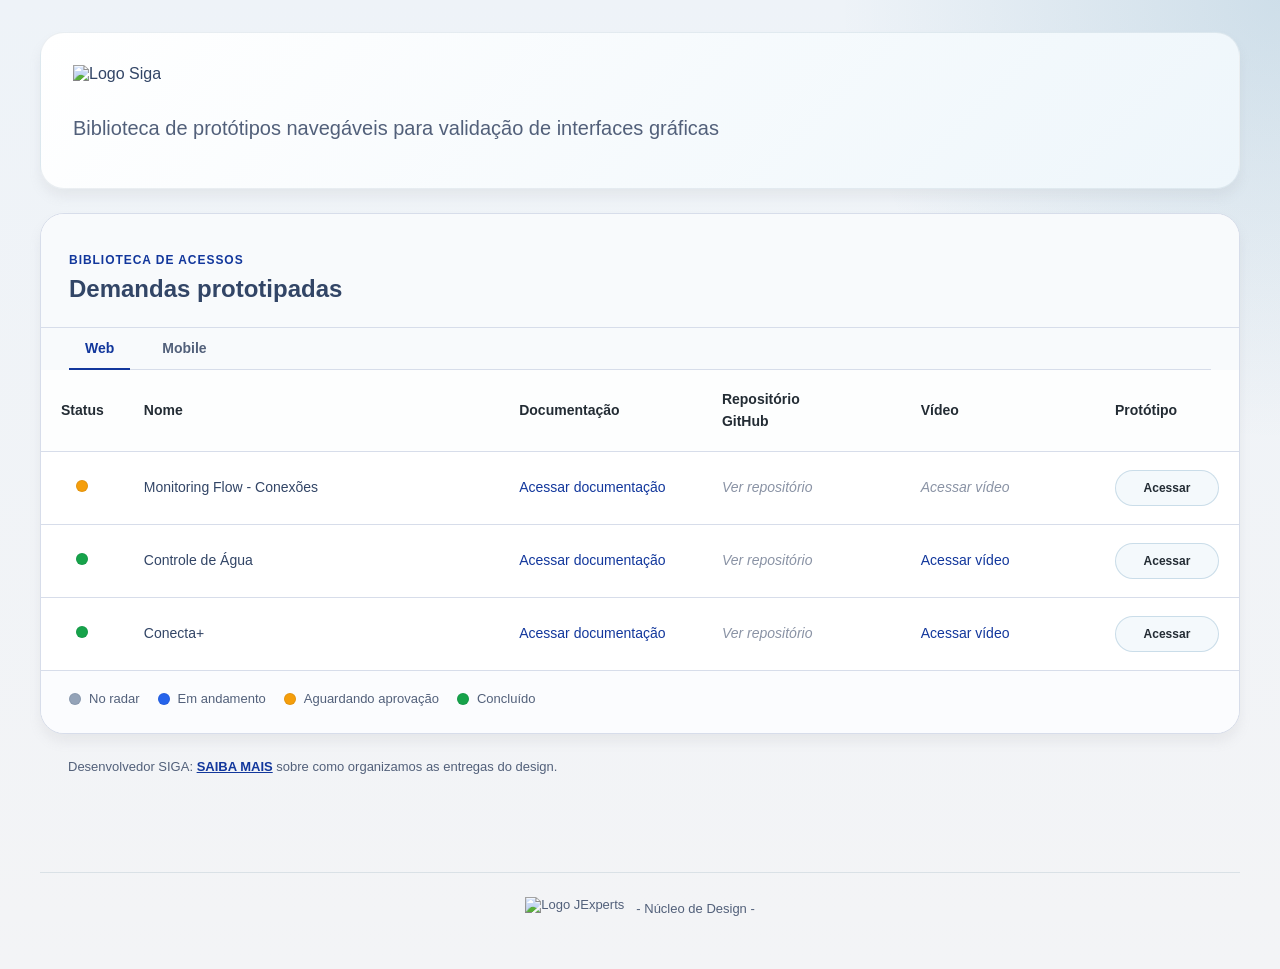
==== index.html @ ee565459 "alterar status da demanda na biblioteca de protótipos" ====
<!DOCTYPE html>
<html lang="pt-BR">

<head>
  <meta charset="UTF-8" />
  <meta name="viewport" content="width=device-width, initial-scale=1.0" />
  <title>JExperts | Protótipos Siga</title>

  <link rel="stylesheet"
    href="https://cdn.jsdelivr.net/gh/monicamondo/ds-siga@main/src/foundations/tokens/colors.css" />
  <link rel="stylesheet"
    href="https://cdn.jsdelivr.net/gh/monicamondo/ds-siga@main/src/foundations/tokens/typography.css" />
  <link rel="stylesheet"
    href="https://cdn.jsdelivr.net/gh/monicamondo/ds-siga@main/src/foundations/tokens/spacing.css" />
  <link rel="stylesheet"
    href="https://cdn.jsdelivr.net/gh/monicamondo/ds-siga@main/src/foundations/tokens/borders.css" />
  <link rel="stylesheet"
    href="https://cdn.jsdelivr.net/gh/monicamondo/ds-siga@main/src/foundations/tokens/shadows.css" />
  <link rel="stylesheet"
    href="https://cdn.jsdelivr.net/gh/monicamondo/ds-siga@main/src/foundations/tokens/globals.css" />
  <link rel="stylesheet" href="./styles.css" />
</head>

<body>
  <div class="page-shell">
    <header class="hero">
      <img src="https://cdn.jsdelivr.net/gh/monicamondo/ds-siga@main/public/siga-logo.png" alt="Logo Siga"
        class="hero__logo" />
      <div class="hero__content">
        <h2 class="hero__description">
          Biblioteca de protótipos navegáveis para validação de interfaces gráficas
        </h2>
      </div>
    </header>

    <main class="content">
      <section class="catalog-card" aria-labelledby="catalog-title">
        <div class="catalog-card__header">
          <div>
            <span class="catalog-card__eyebrow">Biblioteca de acessos</span>
            <h2 id="catalog-title">Demandas prototipadas</h2>
          </div>
        </div>

        <!-- Componente de Abas Estilo Bootstrap/Angular -->
        <div class="nav-tabs-wrapper">
          <div class="nav-tabs" role="tablist">
            <button class="nav-tab active" role="tab" aria-selected="true" data-platform="web">
              Web
            </button>
            <button class="nav-tab" role="tab" aria-selected="false" data-platform="mobile">
              Mobile
            </button>
          </div>
        </div>

        <!-- Wrapper Tabela Web -->
        <div id="table-web">
          <div class="table-wrapper">
            <table class="catalog-table">
              <colgroup>
                <col class="col-status" />
                <col class="col-name" />
                <col class="col-documentation" />
                <col class="col-repository" />
                <col class="col-video" />
                <col class="col-prototype" />
              </colgroup>
              <thead>
                <tr>
                  <th>Status</th>
                  <th>Nome</th>
                  <th>Documentação</th>
                  <th>Repositório<br>GitHub</th>
                  <th>Vídeo</th>
                  <th>Protótipo</th>
                </tr>
              </thead>
              <tbody id="prototype-table-body-web"></tbody>
            </table>
          </div>
        </div>

        <!-- Wrapper Tabela Mobile -->
        <div id="table-mobile" hidden>
          <div class="table-wrapper">
            <table class="catalog-table">
              <colgroup>
                <col class="col-status" />
                <col class="col-name" />
                <col class="col-documentation" />
                <col class="col-repository" />
                <col class="col-video" />
                <col class="col-prototype" />
              </colgroup>
              <thead>
                <tr>
                  <th>Status</th>
                  <th>Nome</th>
                  <th>Documentação</th>
                  <th>Repositório<br>GitHub</th>
                  <th>Vídeo</th>
                  <th>Protótipo</th>
                </tr>
              </thead>
              <tbody id="prototype-table-body-mobile"></tbody>
            </table>
          </div>
        </div>

        <div class="status-legend" aria-label="Legenda de status">
          <span class="status-legend__item">
            <span class="status-dot status-dot--radar" aria-hidden="true"></span>
            No radar
          </span>
          <span class="status-legend__item">
            <span class="status-dot status-dot--progress" aria-hidden="true"></span>
            Em andamento
          </span>
          <span class="status-legend__item">
            <span class="status-dot status-dot--approval" aria-hidden="true"></span>
            Aguardando aprovação
          </span>
          <span class="status-legend__item">
            <span class="status-dot status-dot--done" aria-hidden="true"></span>
            Concluído
          </span>
        </div>
      </section>
      <p class="catalog-card__support">
        Desenvolvedor SIGA: <button class="catalog-help-link" type="button" data-open-dev-help>SAIBA MAIS</button> sobre
        como organizamos as entregas do design.
      </p>
    </main>
  </div>

  <!-- Modal de ajuda para desenvolvedores -->
  <div class="dev-help-modal" id="dev-help-modal" hidden>
    <div class="dev-help-modal__backdrop" data-close-dev-help></div>
    <div class="dev-help-modal__panel" role="dialog" aria-modal="true" aria-labelledby="dev-help-title" tabindex="-1">
      <div class="dev-help-modal__header">
        <h3 id="dev-help-title">Como usar os repositórios</h3>
        <button class="dev-help-modal__close" type="button" aria-label="Fechar" data-close-dev-help>×</button>
      </div>
      <div class="dev-help-modal__body">
        <p>
          Concentramos todos os acessos referente às entregas de design em um só lugar. Aqui você encontra o link para
          protótipo navegável, e o código HTML/CSS, que pode auxiliar na
          etapa de implementação.
        </p>

        <ol class="dev-help-modal__steps">
          <li>
            Na tabela, clique em <code>Ver repositório</code>, e acesse o diretório no GitHub com o código fonte das
            interfaces projetadas.
          </li>
          <li>
            O protótipo possui um <b>componente novo</b>? Você pode inspecioná-lo no StoryBook do Design System, lá
            projetamos todos os status e comportamento desejados para esse componente.
          </li>
        </ol>

        <div class="dev-help-modal__codeblock" aria-label="Exemplos de caminhos">
          <div class="dev-help-modal__codeblock-title">Design System Siga</div>
          <pre>
<a href="https://monicamondo.github.io/ds-siga/?path=/docs/componentes-modal--docs"
              target="_blank">https://monicamondo.github.io/ds-siga/?path=/docs/componentes-modal--docs</a>
          </pre>
        </div>

        <p class="dev-help-modal__hint">
          Dica: a pasta <code>docs/</code> que você encontra nos diretórios da demanda, contém apenas resumo das nossas
          reuniões e outros documentos gerados pelo núcleo de design durante o proceso criativo. Esses documentos
          não são necessários para o <i>handoff</i>.
        </p>
      </div>
    </div>
  </div>

  <footer class="page-footer" aria-label="Rodapé">
    <div class="footer-brand">
      <img src="https://cdn.jsdelivr.net/gh/monicamondo/ds-siga@main/public/logo-j-fundo-claro.svg" alt="Logo JExperts"
        class="footer-logo" />
      <span> - Núcleo de Design - <span id="footer-year"></span></span>
    </div>
  </footer>

  <!-- Script para adicionar linha na bilbioteca de protótipos -->
  <script>
    // Estrutura de dados separada por plataforma
    const demandData = {
      web: [
        {
          status: "Aguardando aprovação",
          name: "Monitoring Flow - Conexões",
          documentationUrl: "https://docs.google.com/document/d/1LNb7OwdBoGBtDW_wEdZpQWZvx9qMsWjylWriSwujYgk/edit?usp=sharing",
          videoUrl: "",
          prototypeRepoPath: "",
          prototypePagePath: "monitoring-acompanhamentos/prototipo/index.html",
          sprintDeliveries: []
        },

        {
          status: "Concluído",
          name: "Controle de Água",
          documentationUrl: "https://docs.google.com/document/d/1o6nJv49j50eViPEH7Rn_hiUA7pIDT6cUCJNfCahMaHo/edit?usp=sharing",
          videoUrl: "https://drive.google.com/file/d/11PdiOXL-LmHUfrLcW4gGcsEtdsus7qxm/view?usp=sharing",
          prototypeRepoPath: "",
          prototypePagePath: "https://www.figma.com/proto/2bY3JK2NK0xn4lnfrX9L5R/SIGA-Web?node-id=7876-49708&viewport=381%2C407%2C0.03&t=UK8VEjYCthpY3vtO-1&scaling=contain&content-scaling=fixed&starting-point-node-id=7876%3A49708&page-id=402%3A1652",
          sprintDeliveries: []
        },
        {
          status: "Concluído",
          name: "Conecta+",
          documentationUrl: "https://docs.google.com/document/d/1YlXm2NZ_czqCf1Vt5jYLIecmT6j6qURlA0ntKZgiUi0/edit?usp=sharing",
          videoUrl: "https://drive.google.com/file/d/1NxLS2LCVRcBMMLMKyMp74TNGBcV97rEh/view?usp=sharing",
          prototypeRepoPath: "",
          prototypePagePath: "https://www.figma.com/proto/2bY3JK2NK0xn4lnfrX9L5R/SIGA-Web?node-id=6966-141657&viewport=1508%2C-3412%2C0.17&t=WQgGap4JhHYr3qUO-1&scaling=contain&content-scaling=fixed&starting-point-node-id=6966%3A141657&page-id=6966%3A139585",
          sprintDeliveries: []
        },

      ],
      mobile: [
        {

        },
        {

        }
      ]
    };

    const pagesBaseUrl = "https://monicamondo.github.io/prototypes-siga/";
    const repositoryBaseUrl = "https://github.com/monicamondo/prototypes-siga/tree/main/";

    const statusClassMap = {
      "no radar": "status-dot--radar",
      "em andamento": "status-dot--progress",
      "aguardando aprovação": "status-dot--approval",
      "aguardando aprovacao": "status-dot--approval",
      "concluído": "status-dot--done",
      "concluido": "status-dot--done"
    };

    const resolveUrl = (path, baseUrl) => {
      if (!path) return "";
      if (/^https?:\/\//i.test(path)) return path;
      return new URL(path, baseUrl).toString();
    };

    const normalizeStatus = (status) => (status || "").trim().toLowerCase();

    const isPrototypeDisabledForStatus = (status) => {
      const normalized = normalizeStatus(status);
      return normalized === "em andamento" || normalized === "no radar";
    };

    const renderLinkCell = (label, url, extraClass = "") => {
      if (!url) {
        return `<span class="catalog-placeholder">${label}</span>`;
      }

      const className = ["catalog-link", extraClass].filter(Boolean).join(" ");

      return `
        <a class="${className}" href="${url}" target="_blank" rel="noreferrer">
          ${label}
        </a>
      `;
    };

    const renderActionButton = (label, url, extraClass = "", disabled = false, disabledTitle = "") => {
      const className = ["catalog-link", "catalog-button", extraClass].filter(Boolean).join(" ");

      if (!url || disabled) {
        const title = disabledTitle || (disabled ? "Indisponível para este status" : "");
        return `<span class="${className} catalog-button--disabled" aria-disabled="true" ${title ? `title="${title}"` : ""}>${label}</span>`;
      }

      return `<a class="${className}" href="${url}" target="_blank" rel="noreferrer">${label}</a>`;
    };

    const renderStatusDot = (status) => {
      const normalizedStatus = normalizeStatus(status);
      const statusClass = statusClassMap[normalizedStatus] || "status-dot--placeholder";
      const statusLabel = status && status !== "Preencher" ? status : "Status pendente";

      return `<span class="status-dot ${statusClass}" title="${statusLabel}" aria-label="${statusLabel}"></span>`;
    };

    const renderSprintDeliveries = (sprintDeliveries, demandId) => {
      if (!Array.isArray(sprintDeliveries) || sprintDeliveries.length === 0) {
        return "";
      }

      return sprintDeliveries.map((delivery, index) => {
        const repoUrl = resolveUrl(delivery.prototypeRepoPath, repositoryBaseUrl);
        const prototypeUrl = resolveUrl(delivery.prototypePagePath, pagesBaseUrl);
        const videoCell = renderLinkCell("Acessar vídeo", delivery.videoUrl);
        const isDisabled = isPrototypeDisabledForStatus(delivery.status);

        return `
          <tr class="catalog-row catalog-row--sub" data-parent="${demandId}" ${index === 0 ? `id="${demandId}"` : ""} hidden>
            <td data-label="Status">${renderStatusDot(delivery.status)}</td>
            <td data-label="Nome">
              <div class="catalog-subname">
                <span class="catalog-subname__badge">Sprint</span>
                <span class="catalog-subname__text">${delivery.functionality}</span>
              </div>
            </td>
            <td data-label="Documentação Requisito">${delivery.requirement}</td>
            <td data-label="Repositório GitHub (html/css)">${renderLinkCell("Ver repositório", repoUrl)}</td>
            <td data-label="Vídeo">${videoCell}</td>
            <td data-label="Protótipo navegável">${renderActionButton("Acessar", prototypeUrl, "catalog-button--subtle", isDisabled)}</td>
          </tr>
        `;
      }).join("");
    };

    const renderMainRow = (entry, demandId) => {
      const repositoryUrl = resolveUrl(entry.prototypeRepoPath, repositoryBaseUrl);
      const prototypeUrl = resolveUrl(entry.prototypePagePath, pagesBaseUrl);
      const documentationCell = renderLinkCell("Acessar documentação", entry.documentationUrl);
      const repositoryCell = renderLinkCell("Ver repositório", repositoryUrl);
      const videoCell = renderLinkCell("Acessar vídeo", entry.videoUrl);
      const hasSprintDeliveries = Array.isArray(entry.sprintDeliveries) && entry.sprintDeliveries.length > 0;
      const isDisabled = isPrototypeDisabledForStatus(entry.status);

      const prototypeCell = hasSprintDeliveries
        ? `
          <button
            class="catalog-button catalog-button--subtle catalog-expand-button"
            type="button"
            aria-expanded="false"
            aria-controls="${demandId}"
            data-target="${demandId}">
            Ver sprints
          </button>
        `
        : renderActionButton("Acessar", prototypeUrl, "catalog-button--subtle", isDisabled);

      return `
        <tr class="catalog-row ${hasSprintDeliveries ? "catalog-row--expandable" : ""}" data-demand-id="${demandId}">
          <td data-label="Status">${renderStatusDot(entry.status)}</td>
          <td data-label="Nome">
            <div class="catalog-name-cell">
              ${hasSprintDeliveries ? `
                <button
                  class="catalog-accordion-toggle"
                  type="button"
                  aria-expanded="false"
                  aria-controls="${demandId}"
                  data-target="${demandId}">
                  <span class="catalog-accordion-toggle__icon" aria-hidden="true"></span>
                  <span class="catalog-accordion-toggle__label">${entry.name}</span>
                </button>
              ` : `
                <span class="catalog-name-label">${entry.name}</span>
              `}
            </div>
          </td>
          <td data-label="Documentação">${documentationCell}</td>
          <td data-label="Repositório GitHub">${repositoryCell}</td>
          <td data-label="Vídeo">${videoCell}</td>
          <td data-label="Protótipo Navegável">${prototypeCell}</td>
        </tr>
      `;
    };

    const renderCatalogs = () => {
      // Configurar a tabela web
      const tableBodyWeb = document.getElementById("prototype-table-body-web");
      if (tableBodyWeb) {
        tableBodyWeb.innerHTML = "";
        const entriesWeb = demandData["web"] || [];
        entriesWeb.forEach((entry) => {
          const demandId = `demand-web-${entry.name.toLowerCase().replace(/[^a-z0-9]+/g, "-")}`;
          tableBodyWeb.insertAdjacentHTML("beforeend", renderMainRow(entry, demandId));
          const sprintMarkup = renderSprintDeliveries(entry.sprintDeliveries, demandId);
          if (sprintMarkup) tableBodyWeb.insertAdjacentHTML("beforeend", sprintMarkup);
        });
      }

      // Configurar a tabela mobile
      const tableBodyMobile = document.getElementById("prototype-table-body-mobile");
      if (tableBodyMobile) {
        tableBodyMobile.innerHTML = "";
        const entriesMobile = demandData["mobile"] || [];
        entriesMobile.forEach((entry) => {
          const demandId = `demand-mobile-${entry.name.toLowerCase().replace(/[^a-z0-9]+/g, "-")}`;
          tableBodyMobile.insertAdjacentHTML("beforeend", renderMainRow(entry, demandId));
          const sprintMarkup = renderSprintDeliveries(entry.sprintDeliveries, demandId);
          if (sprintMarkup) tableBodyMobile.insertAdjacentHTML("beforeend", sprintMarkup);
        });
      }

      // Reinicializa event listeners de acordeão
      document.querySelectorAll("[data-target]").forEach((control) => {
        control.addEventListener("click", () => {
          const demandId = control.getAttribute("data-target");
          toggleExpandedState(demandId);
        });
      });
    };

    const setExpandedState = (demandId, expanded) => {
      document
        .querySelectorAll(`[data-target="${demandId}"]`)
        .forEach((control) => control.setAttribute("aria-expanded", String(expanded)));

      document
        .querySelectorAll(`tr[data-parent="${demandId}"]`)
        .forEach((row) => (row.hidden = !expanded));

      const mainRow = document.querySelector(`tr[data-demand-id="${demandId}"]`);
      if (mainRow) mainRow.classList.toggle("is-expanded", expanded);
    };

    const toggleExpandedState = (demandId) => {
      const anyVisible = Array.from(document.querySelectorAll(`tr[data-parent="${demandId}"]`))
        .some((row) => !row.hidden);
      setExpandedState(demandId, !anyVisible);
    };

    // Controle de Tabs (agora alterna a exibição das tabelas na mesma section)
    document.querySelectorAll(".nav-tab").forEach(tab => {
      tab.addEventListener("click", () => {
        // Remover classe ativa de todas as abas
        document.querySelectorAll(".nav-tab").forEach(t => {
          t.classList.remove("active");
          t.setAttribute("aria-selected", "false");
        });

        // Adicionar classe ativa para a aba atual
        tab.classList.add("active");
        tab.setAttribute("aria-selected", "true");

        // Obter plataforma escolhida e esconder/mostrar as tabelas correspondentes
        const platform = tab.getAttribute("data-platform");

        const tableWeb = document.getElementById("table-web");
        const tableMobile = document.getElementById("table-mobile");

        if (platform === "web") {
          if (tableWeb) tableWeb.hidden = false;
          if (tableMobile) tableMobile.hidden = true;
        } else if (platform === "mobile") {
          if (tableWeb) tableWeb.hidden = true;
          if (tableMobile) tableMobile.hidden = false;
        }
      });
    });

    // Renderização inicial
    renderCatalogs();

    document.getElementById("footer-year").textContent = String(new Date().getFullYear());

    const devHelpModal = document.getElementById("dev-help-modal");
    if (devHelpModal) {
      const openDevHelp = () => {
        devHelpModal.hidden = false;
        document.body.style.overflow = "hidden";
        const closeButton = devHelpModal.querySelector(".dev-help-modal__close");
        if (closeButton) closeButton.focus();
      };

      const closeDevHelp = () => {
        devHelpModal.hidden = true;
        document.body.style.overflow = "";
      };

      document.querySelectorAll("[data-open-dev-help]").forEach((button) => {
        button.addEventListener("click", openDevHelp);
      });

      devHelpModal.addEventListener("click", (event) => {
        const target = event.target;
        if (!(target instanceof Element)) return;
        if (target.matches("[data-close-dev-help]")) closeDevHelp();
      });

      document.addEventListener("keydown", (event) => {
        if (event.key === "Escape" && !devHelpModal.hidden) closeDevHelp();
      });
    }
  </script>
</body>

</html>
---- styles.css ----
:root {
  --page-bg: #f3f4f6;
  --surface: #ffffff;
  --surface-muted: #f8fafc;
  --text-main: #324566;
  --text-soft: #52607a;
  --border-soft: #d7ddea;
  --brand: #232c34;
  --brand-strong: #12379c;
  --brand-contrast: #ffffff;
  --shadow-soft: 0 8px 12px rgba(151, 152, 153, 0.12);
}

* {
  box-sizing: border-box;
}

html,
body {
  margin: 0;
  min-height: 100%;
  background:
    radial-gradient(circle at top right, rgba(12, 96, 143, 0.14), transparent 28%),
    linear-gradient(180deg, #eef3f8 0%, var(--page-bg) 100%);
  color: var(--text-main);
  font-family: Arial, Helvetica, sans-serif;
}

body {
  min-height: 100vh;
}

.page-shell {
  width: min(1200px, calc(100% - 32px));
  margin: 0 auto;
  padding: 32px 0 48px;
}

.hero {
  display: flex;
  flex-direction: column;
  background: linear-gradient(135deg, #ffffff 0%, #eef6fb 100%);
  border: 1px solid rgba(0, 59, 92, 0.08);
  border-radius: 24px;
  box-shadow: var(--shadow-soft);
  padding: 32px;
}

.hero__logo {
  height: 35px;
  width: auto;
  align-self: flex-start;
}

.hero__eyebrow,
.catalog-card__eyebrow {
  display: inline-block;
  margin-bottom: 6px;
  color: var(--brand-strong);
  font-size: 12px;
  font-weight: 700;
  letter-spacing: 0.08em;
  text-transform: uppercase;
}

.hero h1,
.catalog-card h2 {
  margin: 0;
  line-height: 1.1;
  font-weight: 600;
}

.hero h1 {
  font-size: clamp(28px, 3vw, 42px);
}

.hero__description {
  max-width: 900px;
  color: var(--text-soft);
  font-size: 20px;
  font-weight: 500;
}

.content {
  margin-top: 24px;
  line-height: 1.6;
}

.catalog-card {
  background: var(--surface);
  border: 1px solid var(--border-soft);
  border-radius: 24px;
  box-shadow: var(--shadow-soft);
  overflow: hidden;
}

.catalog-card__header {
  display: flex;
  justify-content: space-between;
  gap: 24px;
  padding: 32px 28px 24px 28px;
  border-bottom: 1px solid var(--border-soft);
  background: var(--surface-muted);
}

.catalog-card__support {
  padding: 10px 28px;
  color: var(--text-soft);
  font-size: 13px;
  line-height: 1.5;
}

.catalog-card__support strong {
  display: block;
  margin-top: 10px;
  color: var(--text-main);
}

.catalog-help-link {
  padding: 0;
  border: 0;
  background: transparent;
  color: var(--brand-strong);
  font: inherit;
  font-weight: 700;
  text-decoration: underline;
  cursor: pointer;
}

.catalog-help-link:hover,
.catalog-help-link:focus-visible {
  color: var(--brand);
}

.catalog-card__support code {
  color: var(--brand);
  font-weight: 700;
}

.table-wrapper {
  overflow-x: auto;
}

.catalog-table {
  width: 100%;
  border-collapse: collapse;
}

.catalog-table .col-status {
  width: 78px;
}

.catalog-table .col-name {
  width: 36%;
}

.catalog-table .col-documentation,
.catalog-table .col-repository,
.catalog-table .col-video {
  width: 18%;
}

.catalog-table .col-prototype {
  width: 14%;
}

.catalog-table th,
.catalog-table td {
  padding: 18px 20px;
  border-bottom: 1px solid var(--border-soft);
  text-align: left;
  vertical-align: middle;
}

.catalog-table th {
  color: var(--brand);
  font-size: 14px;
  font-weight: 700;
  background: #fdfefe;
}

.catalog-table td {
  font-size: 14px;
  line-height: 1.5;
}

.catalog-table th:first-child,
.catalog-table td:first-child {
  text-align: center;
}

.catalog-table tbody tr:hover {
  background: rgba(12, 96, 143, 0.04);
}

.catalog-row--expandable {
  background: #ffffff;
}

.catalog-row--expandable.is-expanded {
  background: rgba(12, 96, 143, 0.04);
}

.catalog-link {
  color: var(--brand-strong);
  text-decoration: none;
  word-break: break-word;
}

.catalog-link:hover,
.catalog-link:focus-visible {
  text-decoration: underline;
}

.catalog-placeholder {
  color: #8a93a5;
  font-style: italic;
}

.status-dot {
  display: inline-block;
  width: 12px;
  height: 12px;
  border-radius: 50%;
  background: #d6dbe5;
  box-shadow: inset 0 0 0 1px rgba(22, 32, 51, 0.08);
}

.status-dot--radar {
  background: #94a3b8;
}

.status-dot--progress {
  background: #2563eb;
}

.status-dot--approval {
  background: #f59e0b;
}

.status-dot--done {
  background: #16a34a;
}

.status-dot--placeholder {
  background: #d6dbe5;
}

.catalog-button {
  display: inline-flex;
  align-items: center;
  justify-content: center;
  min-width: 154px;
  padding: 10px 16px;
  border-radius: 999px;
  background: linear-gradient(135deg, var(--brand) 0%, var(--brand-strong) 100%);
  color: var(--brand-contrast);
  font-size: 13px;
  font-weight: 700;
  text-decoration: none;
  transition: transform 120ms ease, box-shadow 120ms ease;
}

.catalog-button:hover,
.catalog-button:focus-visible {
  transform: translateY(-1px);
  box-shadow: 0 12px 24px rgba(0, 59, 92, 0.2);
}

.catalog-button--subtle {
  min-width: 104px;
  padding: 8px 12px;
  border: 1px solid rgba(12, 96, 143, 0.18);
  background: #f4f9fc;
  color: var(--brand);
  font-size: 12px;
  font-weight: 600;
  box-shadow: none;
}

.catalog-button--subtle:hover,
.catalog-button--subtle:focus-visible {
  box-shadow: 0 8px 18px rgba(0, 59, 92, 0.12);
}

.catalog-button--disabled {
  pointer-events: none;
  opacity: 0.6;
  filter: grayscale(0.2);
}

.catalog-table tbody tr:last-child td {
  border-bottom: 0;
}

.catalog-name-cell {
  display: flex;
  align-items: center;
  min-height: 32px;
}

.catalog-name-label {
  font-weight: 500;
}

.catalog-accordion-toggle {
  display: inline-flex;
  align-items: center;
  gap: 10px;
  padding: 0;
  border: 0;
  background: transparent;
  color: var(--text-main);
  font: inherit;
  font-weight: 500;
  text-align: left;
  cursor: pointer;
}

.catalog-accordion-toggle__icon {
  position: relative;
  width: 14px;
  height: 14px;
  flex: 0 0 auto;
}

.catalog-accordion-toggle__icon::before {
  content: "";
  position: absolute;
  top: 50%;
  left: 50%;
  width: 8px;
  height: 8px;
  border-right: 2px solid rgba(0, 59, 92, 0.72);
  border-bottom: 2px solid rgba(0, 59, 92, 0.72);
  transform: translate(-50%, -55%) rotate(-45deg);
  transition: transform 120ms ease;
}

.catalog-accordion-toggle[aria-expanded="true"] .catalog-accordion-toggle__icon::before {
  transform: translate(-50%, -45%) rotate(45deg);
}

.catalog-accordion-toggle:hover .catalog-accordion-toggle__label,
.catalog-accordion-toggle:focus-visible .catalog-accordion-toggle__label {
  color: var(--brand);
}

.catalog-row--sub {
  background: #fbfcfe;
}

.catalog-row--sub td {
  padding-top: 14px;
  padding-bottom: 14px;
  border-bottom-style: dashed;
  border-bottom-color: rgba(0, 59, 92, 0.14);
}

.catalog-row--sub td:nth-child(2) {
  border-left: 4px solid rgba(12, 96, 143, 0.14);
}

.catalog-subname {
  display: flex;
  align-items: center;
  gap: 10px;
}

.catalog-subname__badge {
  display: inline-flex;
  align-items: center;
  height: 22px;
  padding: 0 10px;
  border-radius: 999px;
  background: rgba(12, 96, 143, 0.10);
  color: var(--brand);
  font-size: 11px;
  font-weight: 500;
  letter-spacing: 0.04em;
  text-transform: uppercase;
}

.catalog-subname__text {
  font-weight: 500;
}

.catalog-expand-button {
  cursor: pointer;
  border: 1px solid rgba(12, 96, 143, 0.22);
}

.dev-help-modal {
  position: fixed;
  inset: 0;
  z-index: 40;
  display: grid;
  place-items: center;
  padding: 18px;
}

.dev-help-modal[hidden] {
  display: none;
}

.dev-help-modal__backdrop {
  position: absolute;
  inset: 0;
  background: rgba(15, 23, 42, 0.55);
}

.dev-help-modal__panel {
  position: relative;
  width: min(760px, calc(100% - 24px));
  max-height: min(80vh, 720px);
  overflow: auto;
  background: var(--surface);
  border: 1px solid rgba(0, 59, 92, 0.14);
  border-radius: 18px;
  box-shadow: 0 26px 60px rgba(15, 23, 42, 0.30);
}

.dev-help-modal__header {
  display: flex;
  align-items: center;
  justify-content: space-between;
  gap: 16px;
  padding: 16px 18px;
  border-bottom: 1px solid var(--border-soft);
  background: #fbfcfe;
}

.dev-help-modal__header h3 {
  margin: 0;
  font-size: 16px;
  line-height: 1.2;
}

.dev-help-modal__close {
  width: 36px;
  height: 36px;
  border-radius: 10px;
  border: 1px solid rgba(0, 59, 92, 0.14);
  background: #ffffff;
  color: var(--text-main);
  font-size: 20px;
  line-height: 1;
  cursor: pointer;
}

.dev-help-modal__close:hover,
.dev-help-modal__close:focus-visible {
  border-color: rgba(12, 96, 143, 0.28);
  box-shadow: 0 10px 18px rgba(0, 59, 92, 0.12);
}

.dev-help-modal__body {
  padding: 16px 18px 18px;
  color: var(--text-main);
  font-size: 14px;
  line-height: 1.6;
}

.dev-help-modal__steps {
  margin: 12px 0 0;
  padding-left: 18px;
  color: var(--text-main);
}

.dev-help-modal__steps li {
  margin-top: 10px;
}

.dev-help-modal code,
.dev-help-modal pre {
  font-family: ui-monospace, SFMono-Regular, Menlo, Monaco, Consolas, "Liberation Mono", "Courier New", monospace;
}

.dev-help-modal code {
  padding: 2px 6px;
  border-radius: 8px;
  background: rgba(12, 96, 143, 0.08);
  color: var(--brand);
  font-size: 12px;
}

.dev-help-modal__codeblock {
  margin-top: 14px;
  border: 1px solid rgba(0, 59, 92, 0.14);
  border-radius: 14px;
  overflow: hidden;
  background: #ffffff;
}

.dev-help-modal__codeblock-title {
  padding: 10px 12px;
  border-bottom: 1px solid rgba(0, 59, 92, 0.10);
  background: #f7fafc;
  color: var(--brand);
  font-size: 12px;
  font-weight: 700;
  letter-spacing: 0.04em;
  text-transform: uppercase;
}

.dev-help-modal__codeblock pre {
  margin: 0;
  padding: 12px;
  font-size: 12px;
  line-height: 1.6;
  color: var(--text-main);
  background: #fbfcfe;
  overflow: auto;
}

.dev-help-modal__hint {
  margin: 12px 0 0;
  color: var(--text-soft);
  font-size: 13px;
}

.status-legend {
  display: flex;
  flex-wrap: wrap;
  gap: 18px;
  padding: 18px 28px 24px;
  border-top: 1px solid var(--border-soft);
  background: #fbfcfe;
}

.status-legend__item {
  display: inline-flex;
  align-items: center;
  gap: 8px;
  color: var(--text-soft);
  font-size: 13px;
}

@media (max-width: 900px) {
  .catalog-card__header {
    flex-direction: column;
  }

  .catalog-card__support {
    max-width: none;
  }
}

@media (max-width: 720px) {
  .page-shell {
    width: min(100% - 20px, 1200px);
    padding: 20px 0 32px;
  }

  .hero,
  .catalog-card {
    border-radius: 20px;
  }

  .hero {
    padding: 24px 20px;
  }

  .hero__brand {
    align-items: flex-start;
  }

  .hero__logo {
    height: 48px;
  }

  .catalog-card__header {
    padding: 22px 20px 16px;
  }

  .catalog-table,
  .catalog-table thead,
  .catalog-table tbody,
  .catalog-table th,
  .catalog-table td,
  .catalog-table tr {
    display: block;
  }

  .catalog-table thead {
    display: none;
  }

  .catalog-table tbody {
    padding: 8px 0 16px;
  }

  .catalog-table tr {
    margin: 0 16px 16px;
    border: 1px solid var(--border-soft);
    border-radius: 18px;
    overflow: hidden;
    background: #fff;
  }

  .catalog-table td {
    padding: 14px 16px;
    border-bottom: 1px solid var(--border-soft);
    text-align: left !important;
  }

  .catalog-table td:last-child {
    border-bottom: 0;
  }

  .catalog-table td::before {
    content: attr(data-label);
    display: block;
    margin-bottom: 6px;
    color: var(--brand);
    font-size: 11px;
    font-weight: 700;
    letter-spacing: 0.06em;
    text-transform: uppercase;
  }

  .catalog-button {
    width: 100%;
  }

  .delivery-block {
    padding: 0;
    border-top: 0;
  }

  .delivery-block__title {
    padding: 14px 16px 0;
  }

  .delivery-table,
  .delivery-table thead,
  .delivery-table tbody,
  .delivery-table th,
  .delivery-table td,
  .delivery-table tr {
    display: block;
    width: 100%;
  }

  .delivery-table thead {
    display: none;
  }

  .delivery-table {
    border: 0;
    border-radius: 0;
  }

  .delivery-table tr {
    border-top: 1px solid var(--border-soft);
  }

  .delivery-table td::before {
    content: attr(data-label);
    display: block;
    margin-bottom: 6px;
    color: var(--brand);
    font-size: 11px;
    font-weight: 700;
    letter-spacing: 0.06em;
    text-transform: uppercase;
  }
}

.nav-tabs-wrapper {
  padding: 0 28px;
  background: var(--surface-muted);
}

.nav-tabs {
  display: flex;
  gap: 16px;
  border-bottom: 1px solid var(--border-soft);
}

.nav-tab {
  padding: 12px 16px;
  border: none;
  background: transparent;
  color: var(--text-soft);
  font-weight: 600;
  font-size: 14px;
  cursor: pointer;
  border-bottom: 2px solid transparent;
  margin-bottom: -1px;
  transition: all 200ms ease;
}

.nav-tab:hover {
  color: var(--brand-strong);
}

.nav-tab.active {
  color: var(--brand-strong);
  border-bottom: 2px solid var(--brand-strong);
}

.page-footer {
  width: min(1200px, calc(100% - 32px));
  margin: 24px auto 48px;
  padding-top: 24px;
  border-top: 1px solid rgba(0, 59, 92, 0.10);
  color: var(--text-soft);
  font-size: 13px;
  text-align: center;
}

.footer-brand {
  display: flex;
  align-items: center;
  justify-content: center;
  gap: 12px;
}

.footer-logo {
  height: 24px;
  width: auto;
}
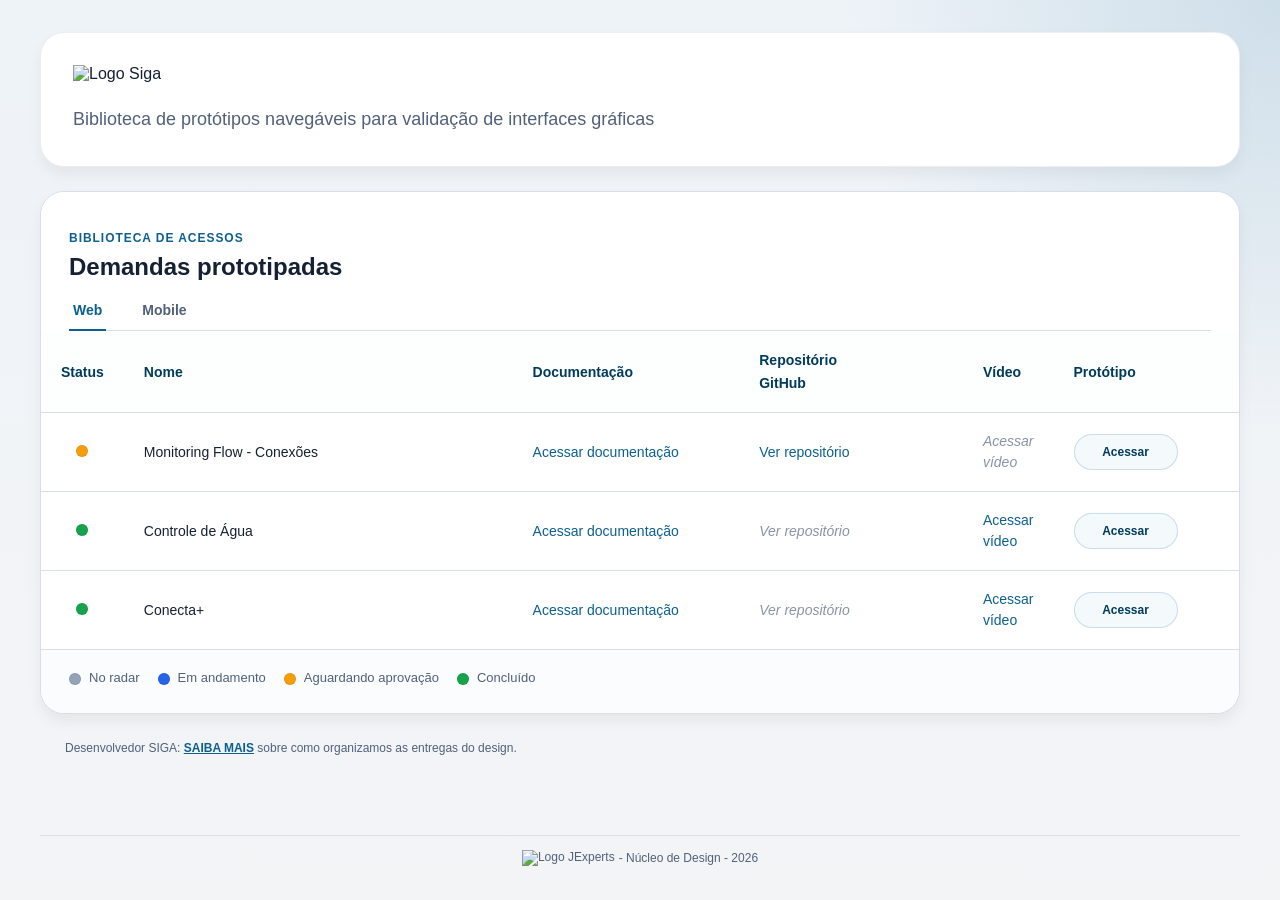
==== commit 49c8e0ba: "Publicar index e styles.css para Github Pages" ====
--- a/index.html
+++ b/index.html
@@ -195,8 +195,8 @@
           name: "Monitoring Flow - Conexões",
           documentationUrl: "https://docs.google.com/document/d/1LNb7OwdBoGBtDW_wEdZpQWZvx9qMsWjylWriSwujYgk/edit?usp=sharing",
           videoUrl: "",
-          prototypeRepoPath: "",
-          prototypePagePath: "monitoring-acompanhamentos/prototipo/index.html",
+          prototypeRepoPath: "https://github.com/monicamondo/prototypes-siga/tree/main/monitoring-acompanhamentos/prototipo",
+          prototypePagePath: "http://127.0.0.1:5500/prototypes-siga/monitoring-acompanhamentos/prototipo/index.htmlmonitoring-acompanhamentos/prototipo/index.html",
           sprintDeliveries: []
         },
 
@@ -374,6 +374,7 @@
         tableBodyWeb.innerHTML = "";
         const entriesWeb = demandData["web"] || [];
         entriesWeb.forEach((entry) => {
+          if (!entry.name) return;
           const demandId = `demand-web-${entry.name.toLowerCase().replace(/[^a-z0-9]+/g, "-")}`;
           tableBodyWeb.insertAdjacentHTML("beforeend", renderMainRow(entry, demandId));
           const sprintMarkup = renderSprintDeliveries(entry.sprintDeliveries, demandId);
@@ -387,6 +388,7 @@
         tableBodyMobile.innerHTML = "";
         const entriesMobile = demandData["mobile"] || [];
         entriesMobile.forEach((entry) => {
+          if (!entry.name) return;
           const demandId = `demand-mobile-${entry.name.toLowerCase().replace(/[^a-z0-9]+/g, "-")}`;
           tableBodyMobile.insertAdjacentHTML("beforeend", renderMainRow(entry, demandId));
           const sprintMarkup = renderSprintDeliveries(entry.sprintDeliveries, demandId);
--- a/styles.css
+++ b/styles.css
@@ -2,11 +2,11 @@
   --page-bg: #f3f4f6;
   --surface: #ffffff;
   --surface-muted: #f8fafc;
-  --text-main: #324566;
+  --text-main: #162033;
   --text-soft: #52607a;
   --border-soft: #d7ddea;
-  --brand: #232c34;
-  --brand-strong: #12379c;
+  --brand: #003b5c;
+  --brand-strong: #0c608f;
   --brand-contrast: #ffffff;
   --shadow-soft: 0 8px 12px rgba(151, 152, 153, 0.12);
 }
@@ -39,7 +39,10 @@
 .hero {
   display: flex;
   flex-direction: column;
-  background: linear-gradient(135deg, #ffffff 0%, #eef6fb 100%);
+  justify-content: flex-start;
+  align-items: flex-start;
+  gap: 16px;
+  background: var(--surface);
   border: 1px solid rgba(0, 59, 92, 0.08);
   border-radius: 24px;
   box-shadow: var(--shadow-soft);
@@ -47,9 +50,29 @@
 }
 
 .hero__logo {
+  height: 24px;
+  width: auto;
+}
+
+.hero__product {
+  display: flex;
+  flex-direction: column;
+  align-items: flex-start;
+  gap: 16px;
+}
+
+.hero__product-logo {
   height: 35px;
   width: auto;
-  align-self: flex-start;
+  flex: 0 0 auto;
+  margin-top: 15px;
+}
+
+.hero__company-logo {
+  height: 30px;
+  width: auto;
+  flex: 0 0 auto;
+  opacity: 0.8;
 }
 
 .hero__eyebrow,
@@ -75,10 +98,12 @@
 }
 
 .hero__description {
-  max-width: 900px;
+  max-width: 720px;
+  margin: 0;
   color: var(--text-soft);
-  font-size: 20px;
-  font-weight: 500;
+  font-size: 18px;
+  font-weight: 400;
+  line-height: 1.6;
 }
 
 .content {
@@ -98,15 +123,57 @@
   display: flex;
   justify-content: space-between;
   gap: 24px;
-  padding: 32px 28px 24px 28px;
+  padding: 32px 28px 10px 28px;
+  background: var(--surface);
+}
+
+.nav-tabs-wrapper {
+  padding: 0 28px;
+  background: var(--surface);
+}
+
+.nav-tabs {
+  display: flex;
+  gap: 32px;
   border-bottom: 1px solid var(--border-soft);
-  background: var(--surface-muted);
+}
+
+.nav-tab {
+  padding: 12px 4px;
+  border: none;
+  background: transparent;
+  color: var(--text-soft);
+  font-size: 14px;
+  font-weight: 700;
+  cursor: pointer;
+  position: relative;
+  font-family: inherit;
+}
+
+.nav-tab.active {
+  color: var(--brand-strong);
+}
+
+.nav-tab.active::after {
+  content: '';
+  position: absolute;
+  bottom: -1px;
+  left: 0;
+  right: 0;
+  height: 2px;
+  background-color: var(--brand-strong);
+}
+
+.nav-tab:hover {
+  color: var(--brand-strong);
 }
 
 .catalog-card__support {
-  padding: 10px 28px;
+  max-width: 900px;
+  margin-top: 25px;
+  margin-left: 25px;
   color: var(--text-soft);
-  font-size: 13px;
+  font-size: 12px;
   line-height: 1.5;
 }
 
@@ -155,13 +222,12 @@
 }
 
 .catalog-table .col-documentation,
-.catalog-table .col-repository,
-.catalog-table .col-video {
-  width: 18%;
+.catalog-table .col-repository {
+  width: 20%;
 }
 
 .catalog-table .col-prototype {
-  width: 14%;
+  width: 16%;
 }
 
 .catalog-table th,
@@ -558,15 +624,31 @@
   }
 
   .hero {
+    flex-direction: column;
+    align-items: flex-start;
+    gap: 24px;
     padding: 24px 20px;
   }
 
-  .hero__brand {
+  .hero__product {
+    flex-direction: column;
     align-items: flex-start;
-  }
-
-  .hero__logo {
+    gap: 16px;
+  }
+
+  .hero__product-logo {
     height: 48px;
+  }
+
+  .hero__company {
+    order: -1;
+    width: 100%;
+    display: flex;
+    justify-content: flex-end;
+  }
+
+  .hero__company-logo {
+    height: 28px;
   }
 
   .catalog-card__header {
@@ -665,48 +747,19 @@
     letter-spacing: 0.06em;
     text-transform: uppercase;
   }
-}
-
-.nav-tabs-wrapper {
-  padding: 0 28px;
-  background: var(--surface-muted);
-}
-
-.nav-tabs {
-  display: flex;
-  gap: 16px;
-  border-bottom: 1px solid var(--border-soft);
-}
-
-.nav-tab {
-  padding: 12px 16px;
-  border: none;
-  background: transparent;
-  color: var(--text-soft);
-  font-weight: 600;
-  font-size: 14px;
-  cursor: pointer;
-  border-bottom: 2px solid transparent;
-  margin-bottom: -1px;
-  transition: all 200ms ease;
-}
-
-.nav-tab:hover {
-  color: var(--brand-strong);
-}
-
-.nav-tab.active {
-  color: var(--brand-strong);
-  border-bottom: 2px solid var(--brand-strong);
+
+  .status-legend {
+    padding: 16px 20px 22px;
+  }
 }
 
 .page-footer {
   width: min(1200px, calc(100% - 32px));
-  margin: 24px auto 48px;
-  padding-top: 24px;
+  margin: 18px auto 32px;
+  padding-top: 14px;
   border-top: 1px solid rgba(0, 59, 92, 0.10);
   color: var(--text-soft);
-  font-size: 13px;
+  font-size: 12px;
   text-align: center;
 }
 
@@ -714,10 +767,10 @@
   display: flex;
   align-items: center;
   justify-content: center;
-  gap: 12px;
 }
 
 .footer-logo {
-  height: 24px;
+  height: 16px;
   width: auto;
+  margin-right: 4px;
 }
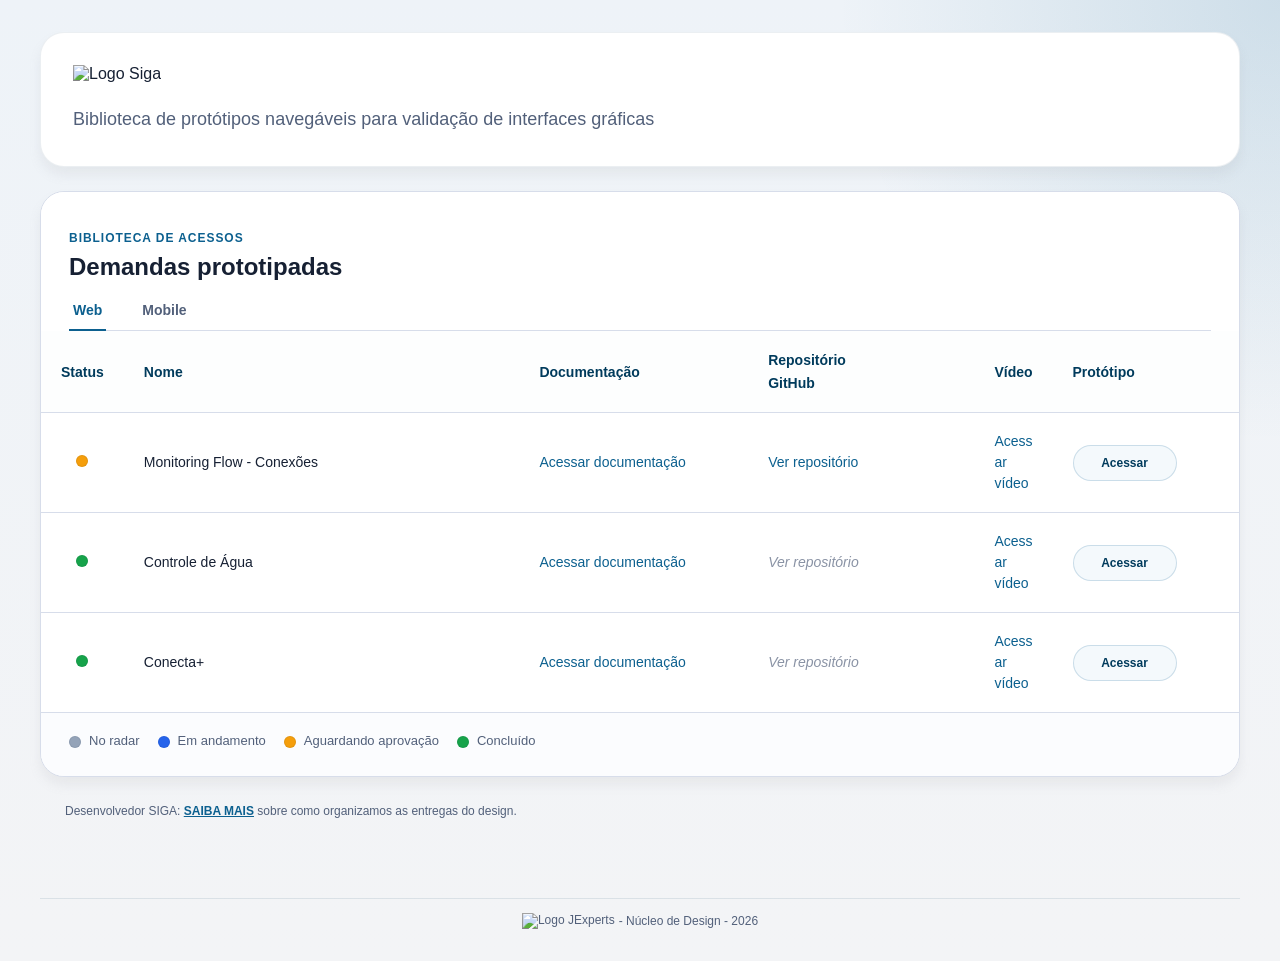
==== commit 6fdfb82c: "adicionar vídeo a biblioteca de prototipos" ====
--- a/index.html
+++ b/index.html
@@ -194,9 +194,9 @@
           status: "Aguardando aprovação",
           name: "Monitoring Flow - Conexões",
           documentationUrl: "https://docs.google.com/document/d/1LNb7OwdBoGBtDW_wEdZpQWZvx9qMsWjylWriSwujYgk/edit?usp=sharing",
-          videoUrl: "",
-          prototypeRepoPath: "https://github.com/monicamondo/prototypes-siga/tree/main/monitoring-acompanhamentos/prototipo",
-          prototypePagePath: "http://127.0.0.1:5500/prototypes-siga/monitoring-acompanhamentos/prototipo/index.htmlmonitoring-acompanhamentos/prototipo/index.html",
+          videoUrl: "https://monicamondo.github.io/prototypes-siga/monitoring-acompanhamentos/prototipo/index.html",
+          prototypeRepoPath: "https://github.com/monicamondo/prototypes-siga/tree/main/monitoring-acompanhamentos",
+          prototypePagePath: "https://monicamondo.github.io/prototypes-siga/monitoring-acompanhamentos/prototipo/index.html",
           sprintDeliveries: []
         },
 
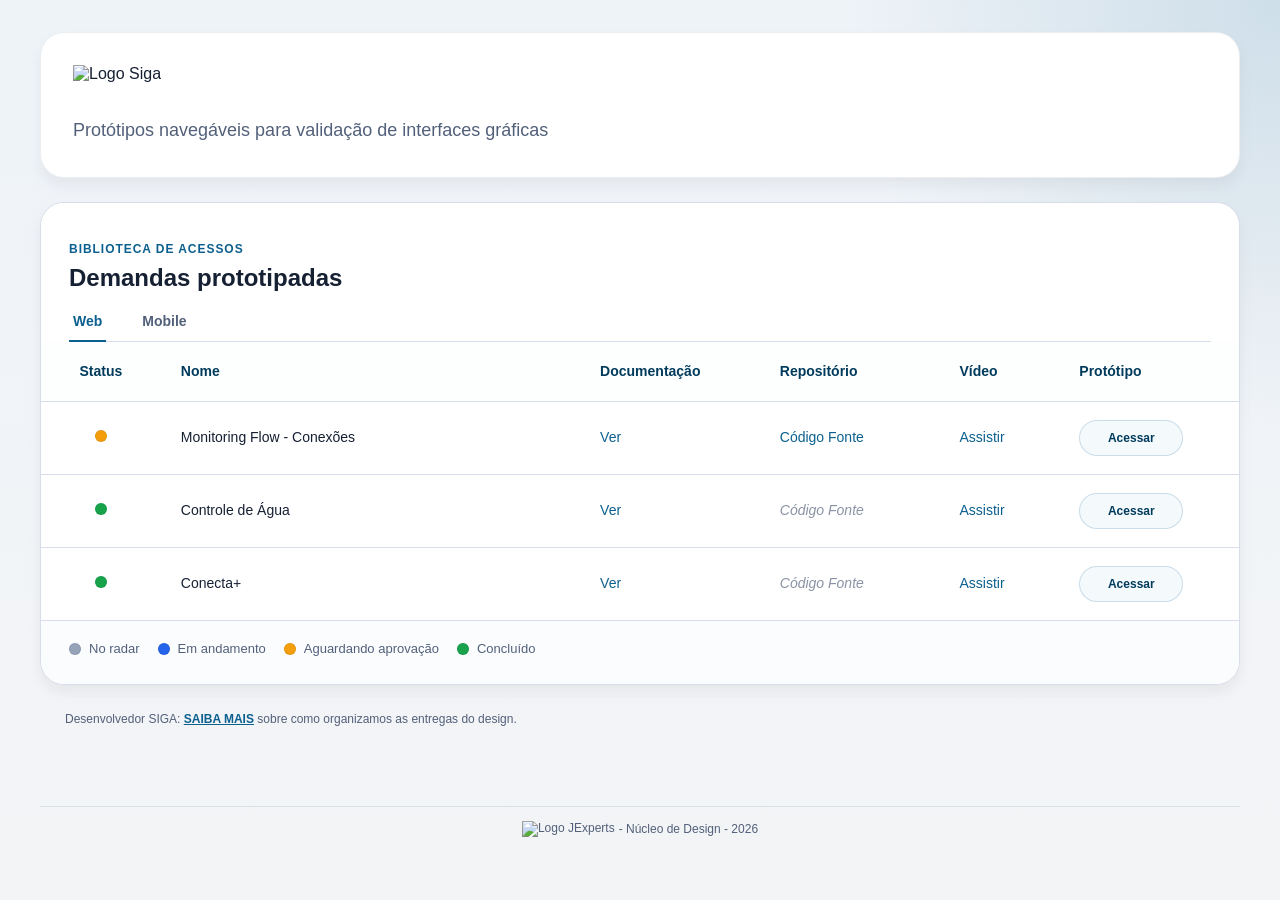
==== commit e02c78d0: "ajuste de largura de coluna na biblioteca de protótipos" ====
--- a/index.html
+++ b/index.html
@@ -28,7 +28,7 @@
         class="hero__logo" />
       <div class="hero__content">
         <h2 class="hero__description">
-          Biblioteca de protótipos navegáveis para validação de interfaces gráficas
+          Protótipos navegáveis para validação de interfaces gráficas
         </h2>
       </div>
     </header>
@@ -71,7 +71,7 @@
                   <th>Status</th>
                   <th>Nome</th>
                   <th>Documentação</th>
-                  <th>Repositório<br>GitHub</th>
+                  <th>Repositório</th>
                   <th>Vídeo</th>
                   <th>Protótipo</th>
                 </tr>
@@ -163,8 +163,8 @@
         <div class="dev-help-modal__codeblock" aria-label="Exemplos de caminhos">
           <div class="dev-help-modal__codeblock-title">Design System Siga</div>
           <pre>
-<a href="https://monicamondo.github.io/ds-siga/?path=/docs/componentes-modal--docs"
-              target="_blank">https://monicamondo.github.io/ds-siga/?path=/docs/componentes-modal--docs</a>
+<a href="https://monicamondo.github.io/ds-siga/?path=/story/componentes-badge--overview"
+              target="_blank">https://monicamondo.github.io/ds-siga/?path=/story/componentes-badge--overview</a>
           </pre>
         </div>
 
@@ -296,7 +296,7 @@
       return sprintDeliveries.map((delivery, index) => {
         const repoUrl = resolveUrl(delivery.prototypeRepoPath, repositoryBaseUrl);
         const prototypeUrl = resolveUrl(delivery.prototypePagePath, pagesBaseUrl);
-        const videoCell = renderLinkCell("Acessar vídeo", delivery.videoUrl);
+        const videoCell = renderLinkCell("Assistir", delivery.videoUrl);
         const isDisabled = isPrototypeDisabledForStatus(delivery.status);
 
         return `
@@ -309,7 +309,7 @@
               </div>
             </td>
             <td data-label="Documentação Requisito">${delivery.requirement}</td>
-            <td data-label="Repositório GitHub (html/css)">${renderLinkCell("Ver repositório", repoUrl)}</td>
+            <td data-label="Repositório GitHub (html/css)">${renderLinkCell("Código Fonte", repoUrl)}</td>
             <td data-label="Vídeo">${videoCell}</td>
             <td data-label="Protótipo navegável">${renderActionButton("Acessar", prototypeUrl, "catalog-button--subtle", isDisabled)}</td>
           </tr>
@@ -320,9 +320,9 @@
     const renderMainRow = (entry, demandId) => {
       const repositoryUrl = resolveUrl(entry.prototypeRepoPath, repositoryBaseUrl);
       const prototypeUrl = resolveUrl(entry.prototypePagePath, pagesBaseUrl);
-      const documentationCell = renderLinkCell("Acessar documentação", entry.documentationUrl);
-      const repositoryCell = renderLinkCell("Ver repositório", repositoryUrl);
-      const videoCell = renderLinkCell("Acessar vídeo", entry.videoUrl);
+      const documentationCell = renderLinkCell("Ver", entry.documentationUrl);
+      const repositoryCell = renderLinkCell("Código Fonte", repositoryUrl);
+      const videoCell = renderLinkCell("Assistir", entry.videoUrl);
       const hasSprintDeliveries = Array.isArray(entry.sprintDeliveries) && entry.sprintDeliveries.length > 0;
       const isDisabled = isPrototypeDisabledForStatus(entry.status);
 
--- a/styles.css
+++ b/styles.css
@@ -50,7 +50,7 @@
 }
 
 .hero__logo {
-  height: 24px;
+  height: 35px;
   width: auto;
 }
 
@@ -214,20 +214,20 @@
 }
 
 .catalog-table .col-status {
-  width: 78px;
+  width: 10%;
 }
 
 .catalog-table .col-name {
-  width: 36%;
+  width: 35%;
 }
 
 .catalog-table .col-documentation,
 .catalog-table .col-repository {
-  width: 20%;
+  width: 15%;
 }
 
 .catalog-table .col-prototype {
-  width: 16%;
+  width: 15%;
 }
 
 .catalog-table th,
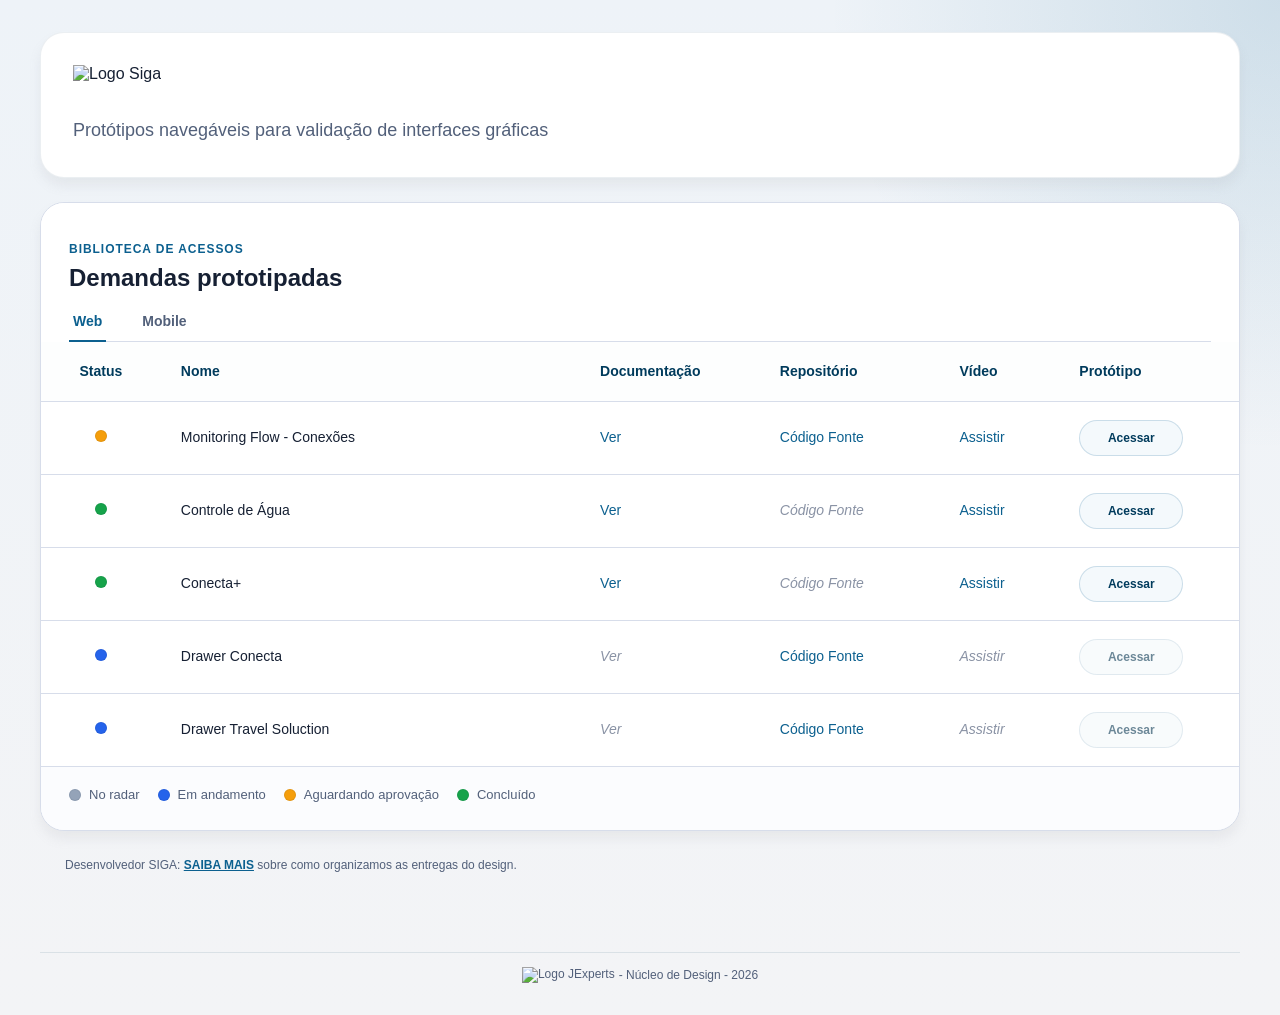
==== commit 85188075: "drawer solução de viagem e acomodações - modulo conecta+" ====
--- a/index.html
+++ b/index.html
@@ -219,6 +219,25 @@
           sprintDeliveries: []
         },
 
+        {
+          status: "Em andamento",
+          name: "Drawer Conecta",
+          documentationUrl: "",
+          videoUrl: "",
+          prototypeRepoPath: "https://github.com/monicamondo/prototypes-siga/tree/main/drawer-conecta",
+          prototypePagePath: "https://monicamondo.github.io/prototypes-siga/drawer-conecta/prototipo/index.html",
+          sprintDeliveries: []
+        },
+        {
+          status: "Em andamento",
+          name: "Drawer Travel Soluction",
+          documentationUrl: "",
+          videoUrl: "",
+          prototypeRepoPath: "https://github.com/monicamondo/prototypes-siga/tree/main/drawer-travel-soluction",
+          prototypePagePath: "https://monicamondo.github.io/prototypes-siga/drawer-travel-soluction/prototipo/index.html",
+          sprintDeliveries: []
+        },
+
       ],
       mobile: [
         {
@@ -489,4 +508,4 @@
   </script>
 </body>
 
-</html>+</html>
